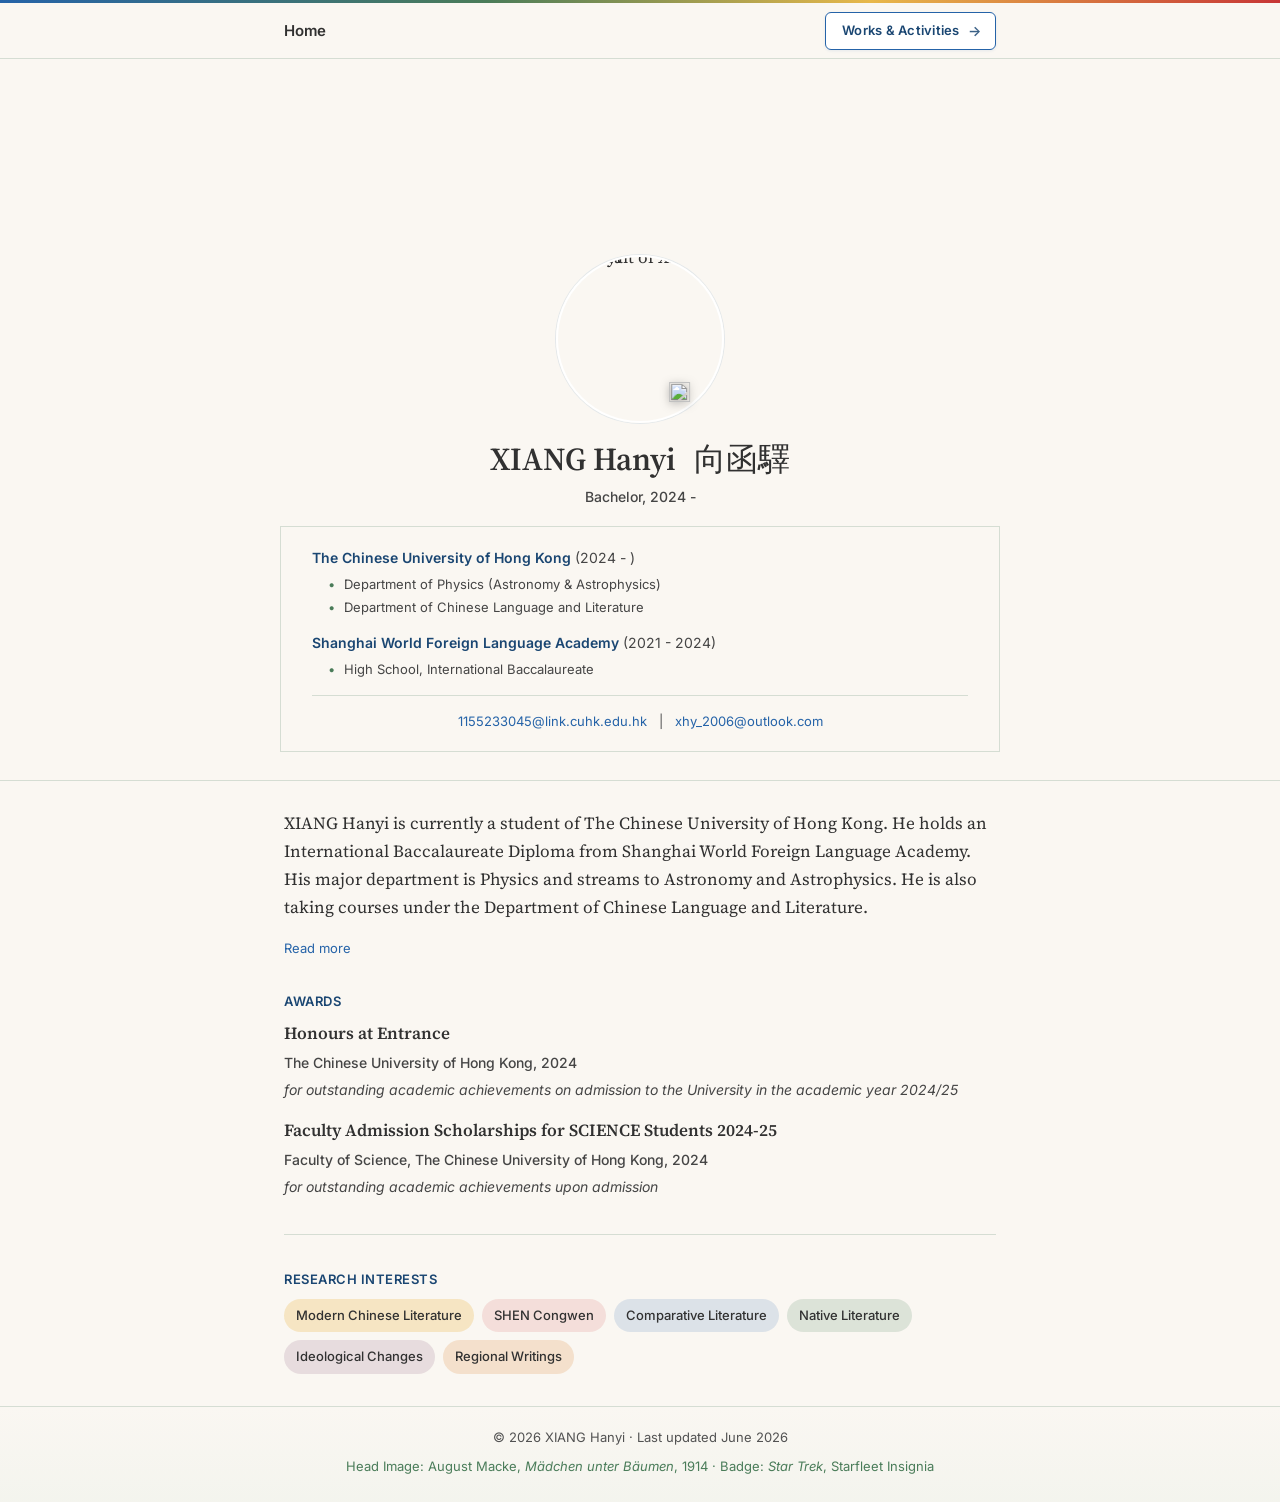
==== index.html @ 10d7e8de "Add files via upload" ====
<!DOCTYPE html>
<html lang="en">
<head>
  <meta charset="UTF-8">
  <meta name="viewport" content="width=device-width, initial-scale=1.0">
  <title>XIANG Hanyi — About</title>
  <meta name="description" content="About XIANG Hanyi — literary scholar and writer.">
  <link rel="preconnect" href="https://fonts.googleapis.com">
  <link rel="preconnect" href="https://fonts.gstatic.com" crossorigin>
  <link href="https://fonts.googleapis.com/css2?family=Inter:wght@400;500;600&family=Source+Serif+4:ital,opsz,wght@0,8..60,400;0,8..60,600;1,8..60,400&display=swap" rel="stylesheet">
  <link rel="stylesheet" href="styles.css">
  <script>
    document.documentElement.classList.add('has-entry-animation');
    if ('scrollRestoration' in history) history.scrollRestoration = 'manual';
    if (!location.hash) scrollTo(0, 0);
  </script>
</head>
<body class="page-home">
  <div class="page-loader" aria-hidden="true"></div>

  <a class="skip-link" href="#main">Skip to main content</a>

  <header class="site-header">
    <div class="container header-inner">
      <a class="site-name entry-animate entry-from-bottom entry-on-load" href="index.html" aria-current="page">Home</a>
      <nav class="site-nav" aria-label="Primary">
        <a href="works.html" class="site-nav-cta entry-animate entry-on-load entry-cta-reveal" data-entry-delay="520">Works &amp; Activities</a>
      </nav>
    </div>
  </header>

  <main id="main">
    <section class="profile-header-banner entry-banner" aria-labelledby="profile-name">
      <div class="profile-banner-stripe">
        <div class="profile-photo entry-animate entry-from-bottom entry-on-load">
          <img src="images/head.jpg" alt="Portrait of XIANG Hanyi" width="168" height="168">
          <img src="images/badge.png" alt="" class="profile-photo-badge" width="420" height="291" aria-hidden="true">
        </div>
      </div>
      <div class="container profile-header">
        <div class="profile-identity">
          <h1 id="profile-name" class="entry-animate entry-from-bottom entry-on-load">XIANG Hanyi <span class="profile-name-zh" lang="zh-Hant">向函驛</span></h1>
          <p class="profile-tagline entry-animate entry-from-bottom entry-on-load">Bachelor, 2024 -</p>

          <div class="profile-info-card entry-animate entry-from-bottom entry-on-load">
            <div class="profile-info-group">
              <p class="profile-info-heading">
                <span><strong>The Chinese University of Hong Kong</strong> <span class="profile-info-years">(2024 - )</span></span>
              </p>
              <ul class="profile-info-list">
                <li>Department of Physics (Astronomy &amp; Astrophysics)</li>
                <li>Department of Chinese Language and Literature</li>
              </ul>
            </div>

            <div class="profile-info-group">
              <p class="profile-info-heading">
                <span><strong>Shanghai World Foreign Language Academy</strong> <span class="profile-info-years">(2021 - 2024)</span></span>
              </p>
              <ul class="profile-info-list">
                <li>High School, International Baccalaureate</li>
              </ul>
            </div>

            <div class="profile-info-contacts">
              <span class="profile-email">1155233045@link.cuhk.edu.hk</span>
              <span class="profile-info-divider" aria-hidden="true">|</span>
              <span class="profile-email">xhy_2006@outlook.com</span>
            </div>
          </div>
        </div>
      </div>
    </section>

    <div class="container">

      <!-- Bio -->
      <section id="about" class="section bio-section" aria-labelledby="about-heading">
        <div class="bio-text entry-animate entry-from-bottom entry-on-scroll">
          <p class="bio-short">
            XIANG Hanyi is currently a student of The Chinese University of Hong Kong. He holds an International
            Baccalaureate Diploma from Shanghai World Foreign Language Academy. His major department is Physics
            and streams to Astronomy and Astrophysics. He is also taking courses under the Department of Chinese
            Language and Literature.
          </p>
          <div class="bio-full" hidden>
            <p>
              In Astronomy, he is especially interested in the field of cosmic observation. Beyond that, he is
              interested in different styles of expressions within words and texts which drive his mind to the realm
              of Literature. For him, Astronomy and Literature are intertwined with each other through several
              symbolic figures of romanticism, and somehow, the power of imagination depicts them together.
            </p>
            <p>
              In his spare time, music is another companion. He enjoys the freedom provided by the various
              compositions of harmonies and tries to taste music lyrics as a form of Literature. By treating
              lyrics as a distinct literary genre—both related to and in contrast with poetry—he acquires a
              broader and more vivid perspective in his literary studies.
            </p>
          </div>
          <button class="text-button" id="bio-toggle" aria-expanded="false">Read more</button>
        </div>

        <div class="about-subsection awards-subsection entry-animate entry-from-bottom entry-on-scroll" aria-labelledby="awards-heading">
          <h2 id="awards-heading" class="section-label">Awards</h2>
          <ul class="awards-list">
            <li class="award-item">
              <p class="award-title">Honours at Entrance</p>
              <p class="work-meta">The Chinese University of Hong Kong, 2024</p>
              <p class="award-subtitle">for outstanding academic achievements on admission to the University in the academic year 2024/25</p>
            </li>
            <li class="award-item">
              <p class="award-title">Faculty Admission Scholarships for SCIENCE Students 2024-25</p>
              <p class="work-meta">Faculty of Science, The Chinese University of Hong Kong, 2024</p>
              <p class="award-subtitle">for outstanding academic achievements upon admission</p>
            </li>
          </ul>
        </div>
      </section>

      <!-- Research Interests -->
      <section class="section interests-section entry-animate entry-from-bottom entry-on-scroll" aria-labelledby="research-interests-heading">
        <h2 id="research-interests-heading" class="section-label">Research Interests</h2>
        <ul class="interest-tags">
          <li><span class="interest-tag tag-tone-3">Modern Chinese Literature</span></li>
          <li><span class="interest-tag tag-tone-4">SHEN Congwen</span></li>
          <li><span class="interest-tag tag-tone-1">Comparative Literature</span></li>
          <li><span class="interest-tag tag-tone-2">Native Literature</span></li>
          <li><span class="interest-tag tag-tone-6">Ideological Changes</span></li>
          <li><span class="interest-tag tag-tone-5">Regional Writings</span></li>
        </ul>
      </section>

    </div>
  </main>

  <footer class="site-footer entry-animate entry-fade entry-on-scroll entry-scroll-soft">
    <div class="container">
      <p>&copy; 2026 XIANG Hanyi · Last updated June 2026</p>
      <p class="footer-credit">Head Image: August Macke, <em>Mädchen unter Bäumen</em>, 1914 · Badge: <em>Star Trek</em>, Starfleet Insignia</p>
    </div>
  </footer>

  <script src="script.js"></script>
</body>
</html>
---- styles.css ----
/* ── Design tokens (Academia.edu-inspired) ── */
:root {
  --color-bg: #ffffff;
  --color-bg-subtle: #f9fafb;
  --color-text: #313131;
  --color-text-muted: #525252;
  --color-text-subtitle: #454545;
  --color-border: #e5e7eb;
  --color-link: #2f7f93;
  --color-link-hover: #256b7a;
  --color-tag-bg: #f3f4f6;
  --color-tag-hover: #e5e7eb;
  --color-quote-border: #2f7f93;

  --font-serif: "Source Serif 4", Georgia, "Times New Roman", serif;
  --font-sans: "Inter", system-ui, -apple-system, sans-serif;

  --max-width: 760px;
  --header-height: 56px;

  --entry-ease: cubic-bezier(0.77, 0, 0.175, 1);
  --entry-duration: 1.2s;
  --entry-duration-fast: 0.6s;
  --entry-duration-scroll: 0.85s;
  --entry-ease-scroll: cubic-bezier(0.25, 0.1, 0.25, 1);
}

/* ── Reset & base ── */
*, *::before, *::after {
  box-sizing: border-box;
}

html {
  scroll-behavior: smooth;
  scroll-padding-top: calc(var(--header-height) + 16px);
  background-color: var(--color-bg);
}

html:has(body.page-home) {
  background-color: #faf7f2;
}

body {
  margin: 0;
  font-family: var(--font-serif);
  font-size: 17px;
  line-height: 1.65;
  color: var(--color-text);
  background: var(--color-bg);
  -webkit-font-smoothing: antialiased;
}

body.is-loading {
  overflow: hidden;
}

/* ── Page entry (inspired by chi.cuhk.edu.hk) ── */
.page-loader {
  position: fixed;
  inset: 0;
  background: var(--color-bg);
  z-index: 1000;
  opacity: 1;
  visibility: visible;
  transition: opacity var(--entry-duration-fast) var(--entry-ease),
    visibility var(--entry-duration-fast) var(--entry-ease);
}

body.load-finish .page-loader {
  opacity: 0;
  visibility: hidden;
  pointer-events: none;
}

html.has-entry-animation .entry-animate {
  opacity: 0;
  transition:
    opacity var(--entry-duration) var(--entry-ease),
    transform var(--entry-duration) var(--entry-ease);
}

html.has-entry-animation .entry-on-scroll.entry-animate {
  transition-duration: var(--entry-duration-scroll);
  transition-timing-function: var(--entry-ease-scroll);
}

html.has-entry-animation .entry-scroll-soft.entry-animate {
  transition-duration: 1s;
  transition-timing-function: cubic-bezier(0.33, 1, 0.68, 1);
}

html.has-entry-animation .entry-from-bottom {
  transform: translateY(50px);
}

html.has-entry-animation .entry-from-left {
  transform: translateX(-50px);
}

html.has-entry-animation .entry-from-right {
  transform: translateX(50px);
}

html.has-entry-animation .entry-fade {
  transform: none;
}

html.has-entry-animation .entry-cta-reveal {
  transform: translateX(22px) scale(0.94);
  transition:
    opacity 0.72s cubic-bezier(0.22, 1, 0.36, 1),
    transform 0.72s cubic-bezier(0.22, 1, 0.36, 1);
}

html.has-entry-animation .entry-animate.is-animated {
  opacity: 1;
  transform: translate(0);
}

html.has-entry-animation .entry-cta-reveal.is-animated {
  transform: translateX(0) scale(1);
}

@media (prefers-reduced-motion: reduce) {
  .page-loader {
    display: none;
  }

  html.has-entry-animation .entry-animate {
    opacity: 1;
    transform: none;
    transition: none;
  }

  html.has-entry-animation .entry-cta-reveal.is-animated {
    transform: none;
  }

  .profile-header-banner.entry-banner .profile-banner-stripe {
    background-size: cover;
    transition: none;
  }

  html.has-entry-animation .profile-banner-stripe .profile-photo.entry-from-bottom {
    transform: translate(-50%, 50%);
  }
}

img {
  display: block;
  max-width: 100%;
  height: auto;
}

a {
  color: var(--color-link);
  text-decoration: none;
}

a:hover {
  color: var(--color-link-hover);
  text-decoration: underline;
}

h1, h2, h3 {
  font-weight: 600;
  line-height: 1.25;
}

ul {
  list-style: none;
  margin: 0;
  padding: 0;
}

address {
  font-style: normal;
}

/* ── Utilities ── */
.container {
  max-width: var(--max-width);
  margin: 0 auto;
  padding: 0 24px;
}

.skip-link {
  position: absolute;
  top: -100%;
  left: 16px;
  padding: 8px 16px;
  background: var(--color-link);
  color: #fff;
  border-radius: 4px;
  z-index: 200;
}

.skip-link:focus {
  top: 16px;
}

/* ── Header ── */
.site-header {
  position: sticky;
  top: 0;
  z-index: 100;
  background: var(--color-bg);
  border-bottom: 1px solid var(--color-border);
  height: var(--header-height);
}

.header-inner {
  display: flex;
  align-items: center;
  justify-content: space-between;
  height: var(--header-height);
}

.site-name {
  font-family: var(--font-sans);
  font-size: 15px;
  font-weight: 600;
  color: var(--color-text);
  text-decoration: none;
}

.site-name:hover {
  color: var(--color-link);
  text-decoration: none;
}

.site-name[aria-current="page"] {
  color: var(--color-text);
}

.site-nav {
  display: flex;
  gap: 24px;
}

.site-nav a {
  font-family: var(--font-sans);
  font-size: 14px;
  color: var(--color-text-muted);
  text-decoration: none;
}

.site-nav a:hover {
  color: var(--color-text);
  text-decoration: none;
}

.site-nav a[aria-current="page"] {
  color: var(--color-text);
  font-weight: 500;
}

.page-home .site-nav-cta {
  display: inline-flex;
  align-items: center;
  gap: 8px;
  padding: 7px 14px 7px 16px;
  font-size: 13px;
  font-weight: 600;
  letter-spacing: 0.02em;
  color: var(--macke-blue-deep);
  background: #fff;
  border: 1.5px solid var(--macke-blue);
  border-radius: 6px;
  box-shadow: 0 1px 3px rgba(37, 99, 168, 0.1);
  transition:
    color 0.2s ease,
    background 0.2s ease,
    border-color 0.2s ease,
    transform 0.2s ease,
    box-shadow 0.2s ease;
}

.page-home .site-nav-cta::after {
  content: "→";
  font-size: 14px;
  line-height: 1;
  opacity: 0.85;
  transition: transform 0.2s ease, opacity 0.2s ease;
}

.page-home .site-nav-cta:hover {
  color: #fff;
  background: var(--macke-blue);
  border-color: var(--macke-blue);
  text-decoration: none;
  transform: translateY(-1px);
  box-shadow: 0 3px 10px rgba(37, 99, 168, 0.22);
}

.page-home .site-nav-cta:hover::after {
  opacity: 1;
  transform: translateX(3px);
}

.page-home .site-nav-cta:focus-visible {
  outline: 2px solid var(--macke-yellow);
  outline-offset: 3px;
}

@media (prefers-reduced-motion: reduce) {
  .page-home .site-nav-cta,
  .page-home .site-nav-cta::after {
    transition: none;
  }

  .page-home .site-nav-cta:hover {
    transform: none;
  }

  .page-home .site-nav-cta:hover::after {
    transform: none;
  }
}

.nav-toggle {
  display: none;
  flex-direction: column;
  justify-content: center;
  gap: 5px;
  width: 36px;
  height: 36px;
  padding: 6px;
  border: none;
  background: transparent;
  cursor: pointer;
}

.nav-toggle span {
  display: block;
  height: 2px;
  background: var(--color-text);
  border-radius: 1px;
}

.mobile-nav {
  display: none;
  flex-direction: column;
  padding: 12px 24px 16px;
  border-bottom: 1px solid var(--color-border);
  background: var(--color-bg);
}

.mobile-nav a {
  font-family: var(--font-sans);
  font-size: 15px;
  padding: 10px 0;
  color: var(--color-text);
  text-decoration: none;
  border-bottom: 1px solid var(--color-border);
}

.mobile-nav a:last-child {
  border-bottom: none;
}

.mobile-nav.is-open {
  display: flex;
}

/* ── Profile header ── */
.profile-header-banner {
  position: relative;
  border-bottom: 1px solid var(--color-border);
  background: var(--color-bg);
  --profile-photo-size: 128px;
}

.profile-banner-stripe {
  position: relative;
  height: 200px;
  background-image: url("images/header bg.jpg");
  background-size: cover;
  background-position: 72% 28%;
}

.profile-banner-stripe .profile-photo {
  position: absolute;
  left: 50%;
  bottom: 0;
  z-index: 2;
  transform: translate(-50%, 50%);
  margin: 0;
}

html.has-entry-animation .profile-banner-stripe .profile-photo.entry-from-bottom {
  transform: translate(-50%, calc(50% + 50px));
}

html.has-entry-animation .profile-banner-stripe .profile-photo.entry-from-bottom.is-animated {
  transform: translate(-50%, 50%);
}

.profile-header {
  position: relative;
  z-index: 1;
  display: flex;
  flex-direction: column;
  align-items: center;
  text-align: center;
  padding: calc(var(--profile-photo-size) / 2 + 12px) 0 28px;
}

.profile-banner-stripe::before {
  content: none;
}

.profile-header-banner.entry-banner .profile-banner-stripe {
  background-size: cover;
}

.profile-photo {
  position: relative;
  flex-shrink: 0;
  line-height: 0;
}

.profile-photo img:not(.profile-photo-badge) {
  width: var(--profile-photo-size);
  height: var(--profile-photo-size);
  object-fit: cover;
  object-position: 32% 18%;
  border-radius: 50%;
  border: 2px solid rgba(255, 255, 255, 0.95);
  box-shadow: 0 0 0 1px rgba(0, 0, 0, 0.08);
}

.profile-photo-badge {
  position: absolute;
  right: 6%;
  bottom: 8%;
  width: 35%;
  height: auto;
  object-fit: contain;
  border: none;
  border-radius: 0;
  box-shadow: none;
  filter: drop-shadow(0 2px 5px rgba(0, 0, 0, 0.3));
  transform: translate(24%, 32%);
  pointer-events: none;
}

.profile-identity {
  width: 100%;
  max-width: 720px;
}

.profile-identity h1 {
  font-size: 32px;
  margin: 0 0 6px;
}

.profile-name-zh {
  margin-left: 0.35em;
  font-weight: 500;
}

.profile-tagline {
  font-family: var(--font-sans);
  font-size: 14px;
  color: var(--color-text-subtitle);
  font-weight: 500;
  margin: 0 0 18px;
}

.profile-info-card {
  --profile-frame-inset: 14px;
  --profile-frame-line: var(--color-border);
  position: relative;
  text-align: left;
  padding: 22px 32px 20px;
  background:
    linear-gradient(var(--profile-frame-line), var(--profile-frame-line))
      var(--profile-frame-inset) 0 / calc(100% - (var(--profile-frame-inset) * 2)) 1px no-repeat,
    linear-gradient(var(--profile-frame-line), var(--profile-frame-line))
      var(--profile-frame-inset) 100% / calc(100% - (var(--profile-frame-inset) * 2)) 1px no-repeat;
}

.profile-info-card::before,
.profile-info-card::after {
  content: "";
  position: absolute;
  top: 0;
  bottom: 0;
  width: var(--profile-frame-inset);
  pointer-events: none;
  border-color: var(--profile-frame-line);
  border-style: solid;
  border-width: 0;
}

.profile-info-card::before {
  left: 0;
  border-left-width: 1px;
  border-top-width: 1px;
  border-bottom-width: 1px;
}

.profile-info-card::after {
  right: 0;
  border-right-width: 1px;
  border-top-width: 1px;
  border-bottom-width: 1px;
}

.profile-info-group + .profile-info-group {
  margin-top: 16px;
}

.profile-info-heading {
  display: flex;
  align-items: flex-start;
  gap: 8px;
  margin: 0 0 6px;
  font-family: var(--font-sans);
  font-size: 14px;
  font-weight: 500;
  line-height: 1.45;
  color: var(--color-text);
}

.profile-info-years {
  font-weight: 400;
  color: var(--color-text-subtitle);
}

.profile-info-list {
  margin: 0;
  padding: 0 0 0 1.85rem;
  list-style: none;
}

.profile-info-list li {
  position: relative;
  padding-left: 0.15rem;
  font-family: var(--font-sans);
  font-size: 13px;
  line-height: 1.55;
  color: var(--color-text-subtitle);
}

.profile-info-list li + li {
  margin-top: 2px;
}

.profile-info-list li::before {
  content: "•";
  position: absolute;
  left: -0.85rem;
  color: var(--color-link);
}

.profile-info-contacts {
  display: flex;
  flex-wrap: wrap;
  align-items: center;
  justify-content: center;
  gap: 8px 12px;
  margin-top: 16px;
  padding-top: 16px;
  border-top: 1px solid var(--color-border);
  font-family: var(--font-sans);
  font-size: 13px;
  line-height: 1.5;
  text-align: center;
}

.profile-info-icon {
  flex-shrink: 0;
  line-height: 1.35;
}

.profile-info-divider {
  color: var(--color-text-muted);
}

.profile-email {
  color: var(--color-link);
}

.profile-links {
  display: flex;
  flex-wrap: wrap;
  align-items: center;
  justify-content: center;
  gap: 8px 16px;
  margin-top: 16px;
  padding-bottom: 8px;
}

.profile-links .profile-email {
  font-family: var(--font-sans);
  font-size: 14px;
}

.profile-links-break {
  flex-basis: 100%;
  height: 0;
}

/* ── Buttons ── */
.button {
  display: inline-block;
  font-family: var(--font-sans);
  font-size: 14px;
  font-weight: 500;
  padding: 8px 16px;
  background: var(--color-link);
  color: #fff !important;
  border-radius: 4px;
  text-decoration: none !important;
}

.button:hover {
  background: var(--color-link-hover);
}

.button-small {
  padding: 6px 12px;
  font-size: 13px;
}

.text-button {
  font-family: var(--font-sans);
  font-size: 13px;
  color: var(--color-link);
  background: none;
  border: none;
  padding: 0;
  cursor: pointer;
}

.text-button:hover {
  text-decoration: underline;
}

/* ── Sections ── */
.works-page {
  padding-top: 32px;
}

.works-layout {
  display: grid;
  grid-template-columns: minmax(140px, 172px) minmax(0, var(--max-width));
  gap: 88px;
  max-width: calc(var(--max-width) + 172px + 88px);
  margin: 0 auto;
  padding: 0 32px;
  align-items: start;
}

.works-sidebar {
  position: sticky;
  top: calc(var(--header-height) + 24px);
  z-index: 20;
  min-width: 0;
  padding-right: 32px;
}

.works-back-link {
  display: inline-flex;
  align-items: center;
  justify-content: center;
  width: 32px;
  height: 32px;
  margin: 0 0 18px 0;
  flex-shrink: 0;
  color: var(--color-text-muted);
  text-decoration: none;
  border-radius: 50%;
  background-color: transparent;
  transition:
    color 0.25s var(--entry-ease),
    transform 0.32s cubic-bezier(0.34, 1.35, 0.64, 1),
    background-color 0.25s ease,
    box-shadow 0.32s var(--entry-ease);
}

.works-back-link:hover {
  color: var(--color-link);
  text-decoration: none;
  transform: translateX(-5px) scale(1.18);
  background-color: var(--color-tag-bg);
  box-shadow: 0 3px 10px rgba(47, 127, 147, 0.16);
}

.works-back-link:active {
  transform: translateX(-5px) scale(1.1);
  transition-duration: 0.12s;
}

.works-back-link:focus-visible {
  outline: 2px solid var(--color-link);
  outline-offset: 2px;
}

.works-back-link:hover .works-back-arrow {
  transform: rotate(45deg) scale(1.08);
}

.works-back-arrow {
  display: block;
  width: 9px;
  height: 9px;
  border-left: 2px solid currentColor;
  border-bottom: 2px solid currentColor;
  transform: rotate(45deg);
  margin-left: 3px;
  transition: transform 0.32s cubic-bezier(0.34, 1.35, 0.64, 1);
}

@media (prefers-reduced-motion: reduce) {
  .works-back-link,
  .works-back-link:hover,
  .works-back-link:active,
  .works-back-arrow,
  .works-back-link:hover .works-back-arrow {
    transform: none;
    transition: color 0.2s, background-color 0.2s;
  }

  .works-back-link:hover {
    background-color: var(--color-tag-bg);
  }
}

.works-sidebar-list {
  list-style: none;
  margin: 0;
  padding: 0;
  display: flex;
  flex-direction: column;
  gap: 2px;
  border-right: 1px solid var(--color-border);
}

.works-sidebar-item {
  margin: 0;
}

.works-sidebar-list a {
  font-family: var(--font-sans);
  font-size: 13px;
  font-weight: 500;
  line-height: 1.4;
  color: var(--color-text-muted);
  text-decoration: none;
  text-align: left;
  display: block;
  padding: 10px 20px 10px 0;
  border-right: 2px solid transparent;
  margin-right: -1px;
  transition:
    color 0.22s ease,
    border-color 0.22s ease;
}

.works-sidebar-list a:hover {
  color: var(--color-link);
  text-decoration: none;
}

.works-sidebar-list a:focus-visible {
  outline: 2px solid var(--color-link);
  outline-offset: 2px;
}

.works-sidebar-list a.is-active {
  color: var(--color-text);
  font-weight: 600;
  padding-right: 24px;
  border-right-color: var(--color-link);
}

.works-sidebar-list a.is-active:hover {
  color: var(--color-link);
}

.works-content {
  min-width: 0;
  padding-left: 8px;
}

.works-content > .container {
  padding-left: 0;
  padding-right: 0;
}

.works-content > .container > .section:first-of-type {
  padding-top: 0;
}

.works-content .section {
  padding: 40px 0;
}

.section {
  padding: 36px 0;
  border-bottom: 1px solid var(--color-border);
}

.section:last-of-type {
  border-bottom: none;
}

.section-label {
  font-family: var(--font-sans);
  font-size: 13px;
  font-weight: 600;
  text-transform: uppercase;
  letter-spacing: 0.04em;
  color: var(--color-text-muted);
  margin: 0 0 12px;
}

.section-title {
  font-size: 22px;
  margin: 0 0 20px;
}

.works-subgroup {
  margin-bottom: 12px;
}

.works-subgroup + .works-subgroup {
  margin-top: 36px;
}

.works-subgroup-title {
  font-family: var(--font-sans);
  font-size: 16px;
  font-weight: 600;
  color: var(--color-text);
  margin: 0 0 12px;
  padding-bottom: 8px;
  border-bottom: 1px solid var(--color-border);
}

.works-subgroup .work-card:first-of-type {
  padding-top: 0;
}

/* ── Bio ── */
.bio-section {
  padding-top: 28px;
}

.bio-text p {
  margin: 0 0 12px;
}

.bio-full {
  margin-top: 12px;
}

.about-subsection {
  margin-top: 32px;
}

.awards-list {
  list-style: none;
  margin: 0;
  padding: 0;
  display: flex;
  flex-direction: column;
  gap: 18px;
}

.award-item {
  margin: 0;
  padding: 0;
}

.award-title {
  font-family: var(--font-serif);
  font-size: 17px;
  font-weight: 600;
  color: var(--color-text);
  margin: 0 0 6px;
  line-height: 1.45;
}

.award-item .work-meta {
  margin: 0 0 6px;
}

.award-subtitle {
  font-family: var(--font-sans);
  font-size: 14px;
  font-style: italic;
  color: var(--color-text-subtitle);
  margin: 0;
  line-height: 1.55;
}

/* ── Interest tags ── */
.interest-tags {
  display: flex;
  flex-wrap: wrap;
  gap: 8px;
  margin-bottom: 8px;
}

.interest-tags .interest-tag {
  display: inline-block;
  font-family: var(--font-sans);
  font-size: 13px;
  font-weight: 500;
  padding: 6px 12px;
  background: var(--color-tag-bg);
  color: var(--color-text);
  border-radius: 20px;
}

/* ── Work cards ── */
.work-card {
  padding: 20px 0;
  border-bottom: 1px solid var(--color-border);
}

.work-card:last-child {
  border-bottom: none;
  padding-bottom: 0;
}

.work-card:first-of-type {
  padding-top: 0;
}

.work-title {
  font-size: 18px;
  margin: 0 0 4px;
}

.work-title a {
  color: var(--color-text);
  text-decoration: none;
}

.work-title a:hover {
  color: var(--color-link);
  text-decoration: underline;
}

.work-type {
  display: inline-block;
  font-family: var(--font-sans);
  font-size: 11px;
  font-weight: 500;
  text-transform: uppercase;
  letter-spacing: 0.04em;
  color: var(--color-text-muted);
  background: var(--color-tag-bg);
  padding: 2px 8px;
  border-radius: 3px;
  margin-left: 8px;
  vertical-align: middle;
}

.work-meta {
  font-family: var(--font-sans);
  font-size: 14px;
  font-weight: 500;
  color: var(--color-text-subtitle);
  margin: 0 0 10px;
  line-height: 1.5;
}

.work-excerpt {
  font-size: 16px;
  color: var(--color-text);
  margin: 0 0 12px;
}

.work-quote {
  margin: 0 0 12px;
  padding: 12px 16px;
  background: var(--color-bg-subtle);
  border-left: 3px solid var(--color-quote-border);
  font-size: 15px;
  font-style: italic;
  color: var(--color-text-muted);
}

.work-actions {
  display: flex;
  gap: 16px;
}

.action-link {
  font-family: var(--font-sans);
  font-size: 13px;
  font-weight: 500;
}

button.action-link {
  padding: 0;
  border: none;
  background: none;
  color: var(--color-link);
  cursor: pointer;
  text-decoration: none;
}

button.action-link:hover {
  color: var(--color-link-hover);
  text-decoration: underline;
}

.action-link-disabled {
  color: var(--color-link);
  cursor: default;
}

.work-card-compact {
  padding: 14px 0;
}

.work-card-compact .work-title {
  font-size: 16px;
}

#conferences .work-card {
  border-bottom: none;
  padding: 0;
}

#conferences .work-card + .work-card {
  margin-top: 18px;
}

.work-card-with-preview {
  display: flex;
  gap: 24px;
  align-items: flex-start;
}

.work-card-content {
  flex: 1;
  min-width: 0;
}

.work-preview {
  flex: 0 0 148px;
  width: 148px;
  margin: 0;
}

.work-preview-frame {
  position: relative;
  width: 148px;
  height: 200px;
  overflow: hidden;
  border: 1px solid var(--color-border);
  border-radius: 4px;
  box-shadow: 0 1px 4px rgba(0, 0, 0, 0.08);
  background: #fff;
}

.work-preview-frame img {
  width: 100%;
  height: 100%;
  object-fit: cover;
  object-position: top;
  display: block;
}

/* ── CV & Contact ── */
.cv-note {
  color: var(--color-text-muted);
  margin: 0 0 16px;
}

.contact-details p {
  margin: 0 0 16px;
  font-family: var(--font-sans);
  font-size: 15px;
  line-height: 1.6;
}

.contact-details strong {
  display: block;
  font-size: 13px;
  text-transform: uppercase;
  letter-spacing: 0.03em;
  color: var(--color-text-muted);
  margin-bottom: 4px;
}

/* ── Footer ── */
.site-footer {
  padding: 32px 0 48px;
  border-top: 1px solid var(--color-border);
  margin-top: 16px;
}

.site-footer p {
  font-family: var(--font-sans);
  font-size: 13px;
  color: var(--color-text-muted);
  margin: 0;
  text-align: center;
}

.footer-credit {
  margin-top: 8px !important;
}

/* ── Responsive ── */
@media (max-width: 1023px) {
  .works-layout {
    grid-template-columns: 1fr;
    gap: 0;
    padding: 0;
  }

  .works-page {
    padding-top: 0;
  }

  .works-sidebar {
    position: sticky;
    top: var(--header-height);
    z-index: 50;
    display: flex;
    align-items: center;
    gap: 14px;
    padding: 12px 20px;
    background: var(--color-bg);
    border-bottom: 1px solid var(--color-border);
  }

  .works-back-link {
    margin: 0;
  }

  .works-sidebar-list {
    flex: 1;
    flex-direction: row;
    flex-wrap: nowrap;
    gap: 0 24px;
    overflow-x: auto;
    border-right: none;
    -webkit-overflow-scrolling: touch;
    scrollbar-width: none;
  }

  .works-sidebar-list::-webkit-scrollbar {
    display: none;
  }

  .works-sidebar-item {
    flex: 0 0 auto;
  }

  .works-sidebar-list a {
    padding: 8px 0;
    margin-right: 0;
    border-right: none;
    border-bottom: 2px solid transparent;
    white-space: nowrap;
  }

  .works-sidebar-list a.is-active {
    padding-right: 0;
    border-right-color: transparent;
    border-bottom-color: var(--color-link);
  }

  .works-content {
    padding-left: 0;
  }

  .works-content > .container {
    padding-left: 24px;
    padding-right: 24px;
  }
}

@media (max-width: 640px) {
  .site-nav a {
    font-size: 13px;
  }

  .page-home .site-nav-cta {
    padding: 6px 11px 6px 12px;
    font-size: 12px;
    gap: 6px;
    border-radius: 5px;
  }

  .page-home .site-nav-cta::after {
    font-size: 13px;
  }

  .profile-header {
    padding-top: calc(var(--profile-photo-size) / 2 + 12px);
    padding-bottom: 24px;
  }

  .profile-banner-stripe {
    height: 200px;
    background-position: 62% 22%;
  }

  .profile-identity h1 {
    font-size: 26px;
  }

  .profile-info-card {
    padding: 20px 26px 18px;
  }

  .profile-info-contacts {
    gap: 6px 10px;
  }

  .profile-links {
    justify-content: center;
  }

  .work-card-with-preview {
    flex-direction: column;
  }

  .work-preview {
    align-self: center;
  }

  body {
    font-size: 16px;
  }
}

@media (min-width: 641px) {
  .profile-header-banner {
    --profile-photo-size: 168px;
  }

  .profile-banner-stripe {
    height: 280px;
  }

  .profile-header {
    padding-top: calc(var(--profile-photo-size) / 2 + 16px);
  }
}

/* ── Home page: Macke palette (header bg painting) ── */
.page-home {
  --macke-blue: #2563a8;
  --macke-blue-deep: #1a4672;
  --macke-red: #c73636;
  --macke-yellow: #e8b84a;
  --macke-green: #4a7c59;
  --macke-green-light: #e8efe6;
  --macke-cream: #faf7f2;
  --macke-sage: #d5ddd3;

  --color-bg: var(--macke-cream);
  --color-bg-subtle: #f3f0ea;
  --color-border: var(--macke-sage);
  --color-link: var(--macke-blue);
  --color-link-hover: var(--macke-blue-deep);
  --color-tag-bg: var(--macke-green-light);
  --color-tag-hover: #dce8da;
  --color-quote-border: var(--macke-blue);

  min-height: 100dvh;
  display: flex;
  flex-direction: column;
}

body.page-home > main {
  flex: 1;
}

.page-home::before {
  content: "";
  display: block;
  height: 3px;
  background: linear-gradient(
    90deg,
    var(--macke-blue) 0%,
    var(--macke-green) 38%,
    var(--macke-yellow) 68%,
    var(--macke-red) 100%
  );
}

.page-home .site-header {
  background: rgba(250, 247, 242, 0.96);
  border-bottom-color: var(--macke-sage);
}

.page-home .profile-header-banner {
  border-bottom-color: var(--macke-sage);
}

.page-home .profile-photo img:not(.profile-photo-badge) {
  border-color: rgba(255, 255, 255, 0.98);
  box-shadow: 0 0 0 1px rgba(37, 99, 168, 0.1);
}

.page-home .profile-info-card {
  --profile-frame-line: var(--macke-sage);
}

.profile-info-heading strong {
  font-weight: 600;
  color: var(--color-text);
}

.page-home .profile-info-heading strong {
  color: var(--macke-blue-deep);
}

.page-home .profile-info-list li::before {
  color: var(--macke-green);
}

.page-home .profile-info-contacts {
  border-top-color: var(--macke-sage);
}

.page-home .profile-info-contacts .profile-email {
  color: var(--macke-blue);
}

.page-home .profile-links .profile-email {
  color: var(--macke-blue);
}

.page-home .section-label {
  color: var(--macke-blue-deep);
}

.page-home .section {
  border-bottom-color: var(--macke-sage);
}

.page-home .text-button {
  color: var(--macke-blue);
}

.page-home .text-button:hover {
  color: var(--macke-red);
}

.page-home .interest-tags .tag-tone-1 {
  background: rgba(37, 99, 168, 0.14);
}

.page-home .interest-tags .tag-tone-2 {
  background: rgba(74, 124, 89, 0.17);
}

.page-home .interest-tags .tag-tone-3 {
  background: rgba(232, 184, 74, 0.28);
}

.page-home .interest-tags .tag-tone-4 {
  background: rgba(199, 54, 54, 0.13);
}

.page-home .interest-tags .tag-tone-5 {
  background: rgba(235, 188, 142, 0.38);
}

.page-home .interest-tags .tag-tone-6 {
  background: rgba(128, 82, 118, 0.16);
}

.page-home .site-footer {
  flex-shrink: 0;
  margin-top: 0;
  border-top-color: var(--macke-sage);
  background: linear-gradient(to bottom, transparent, rgba(232, 239, 230, 0.35));
  padding: 20px 0 24px;
}

.page-home .interests-section {
  padding-bottom: 24px;
}

.page-home .footer-credit {
  color: var(--macke-green);
}

.page-home .page-loader {
  background: var(--macke-cream);
}

/* ── Works page: match home awards blue ── */
.page-works {
  --color-link: #2563a8;
  --color-link-hover: #1a4672;
  --color-quote-border: #2563a8;
}

.page-works .works-back-link:hover {
  box-shadow: 0 3px 10px rgba(37, 99, 168, 0.16);
}

.page-works .back-to-top {
  position: fixed;
  right: 24px;
  bottom: 24px;
  z-index: 50;
  display: inline-flex;
  align-items: center;
  justify-content: center;
  width: 40px;
  height: 40px;
  padding: 0;
  border: 1px solid var(--color-border);
  border-radius: 50%;
  background: var(--color-bg);
  color: var(--color-text-muted);
  cursor: pointer;
  box-shadow: 0 2px 10px rgba(0, 0, 0, 0.08);
  opacity: 0;
  visibility: hidden;
  transform: translateY(8px);
  transition:
    opacity 0.25s ease,
    visibility 0.25s ease,
    transform 0.25s ease,
    color 0.25s ease,
    background-color 0.25s ease,
    box-shadow 0.25s ease;
}

.page-works .back-to-top.is-visible {
  opacity: 1;
  visibility: visible;
  transform: translateY(0);
}

.page-works .back-to-top:hover {
  color: var(--color-link);
  background: var(--color-tag-bg);
  box-shadow: 0 3px 12px rgba(37, 99, 168, 0.16);
}

.page-works .back-to-top:focus-visible {
  outline: 2px solid var(--color-link);
  outline-offset: 2px;
}

.back-to-top-arrow {
  display: block;
  width: 9px;
  height: 9px;
  border-left: 2px solid currentColor;
  border-top: 2px solid currentColor;
  transform: rotate(45deg);
  margin-top: 3px;
}

@media (prefers-reduced-motion: reduce) {
  .page-works .back-to-top {
    transition: none;
  }
}

/* ── In-page PDF viewer ── */
body.pdf-viewer-open {
  overflow: hidden;
}

.pdf-viewer {
  position: fixed;
  inset: 0;
  z-index: 300;
  display: flex;
  align-items: center;
  justify-content: center;
  padding: 24px;
}

.pdf-viewer[hidden] {
  display: none;
}

.pdf-viewer__backdrop {
  position: absolute;
  inset: 0;
  background: rgba(20, 24, 28, 0.72);
  opacity: 0;
  transition: opacity 0.5s var(--entry-ease);
}

.pdf-viewer__dialog {
  position: relative;
  z-index: 1;
  display: flex;
  flex-direction: column;
  width: min(920px, 100%);
  max-height: calc(100dvh - 48px);
  background: var(--color-bg);
  border: 1px solid var(--color-border);
  border-radius: 8px;
  box-shadow: 0 18px 48px rgba(0, 0, 0, 0.24);
  overflow: hidden;
  opacity: 0;
  transform: translateY(36px) scale(0.985);
  transition:
    opacity 0.65s var(--entry-ease),
    transform 0.65s var(--entry-ease);
}

.pdf-viewer.is-open .pdf-viewer__backdrop {
  opacity: 1;
}

.pdf-viewer.is-open .pdf-viewer__dialog {
  opacity: 1;
  transform: translateY(0) scale(1);
}

.pdf-viewer__header {
  display: flex;
  align-items: flex-start;
  justify-content: space-between;
  gap: 16px;
  padding: 16px 20px;
  border-bottom: 1px solid var(--color-border);
  background: var(--color-bg-subtle);
}

.pdf-viewer__title {
  margin: 0;
  font-family: var(--font-sans);
  font-size: 15px;
  font-weight: 600;
  line-height: 1.45;
  color: var(--color-text);
}

.pdf-viewer__close {
  flex-shrink: 0;
  display: inline-flex;
  align-items: center;
  justify-content: center;
  width: 32px;
  height: 32px;
  padding: 0;
  border: none;
  border-radius: 4px;
  background: transparent;
  color: var(--color-text-muted);
  font-size: 24px;
  line-height: 1;
  cursor: pointer;
  transition:
    transform 0.28s cubic-bezier(0.34, 1.35, 0.64, 1),
    color 0.2s ease,
    background-color 0.2s ease;
}

.pdf-viewer__close:hover {
  color: var(--color-text);
  background: var(--color-tag-bg);
  transform: rotate(90deg);
}

.pdf-viewer__body {
  flex: 1;
  overflow: auto;
  padding: 16px;
  background: #eef1f4;
}

.pdf-viewer__status {
  margin: 0;
  font-family: var(--font-sans);
  font-size: 14px;
  color: var(--color-text-muted);
  text-align: center;
}

.pdf-viewer__pages {
  display: flex;
  flex-direction: column;
  align-items: center;
  gap: 16px;
  width: 100%;
}

.pdf-viewer__page {
  width: 100%;
  display: flex;
  justify-content: center;
}

.pdf-viewer__canvas {
  display: block;
  max-width: 100%;
  height: auto;
  background: #fff;
  box-shadow: 0 1px 6px rgba(0, 0, 0, 0.12);
}

@media (max-width: 640px) {
  .pdf-viewer {
    padding: 0;
  }

  .pdf-viewer__dialog {
    width: 100%;
    max-height: 100dvh;
    border-radius: 0;
  }
}

@media (prefers-reduced-motion: reduce) {
  .pdf-viewer__close {
    transition: none;
  }

  .pdf-viewer__close:hover {
    transform: none;
  }

  .pdf-viewer__backdrop,
  .pdf-viewer__dialog {
    transition: none;
  }

  .pdf-viewer.is-open .pdf-viewer__backdrop,
  .pdf-viewer.is-open .pdf-viewer__dialog {
    opacity: 1;
    transform: none;
  }
}
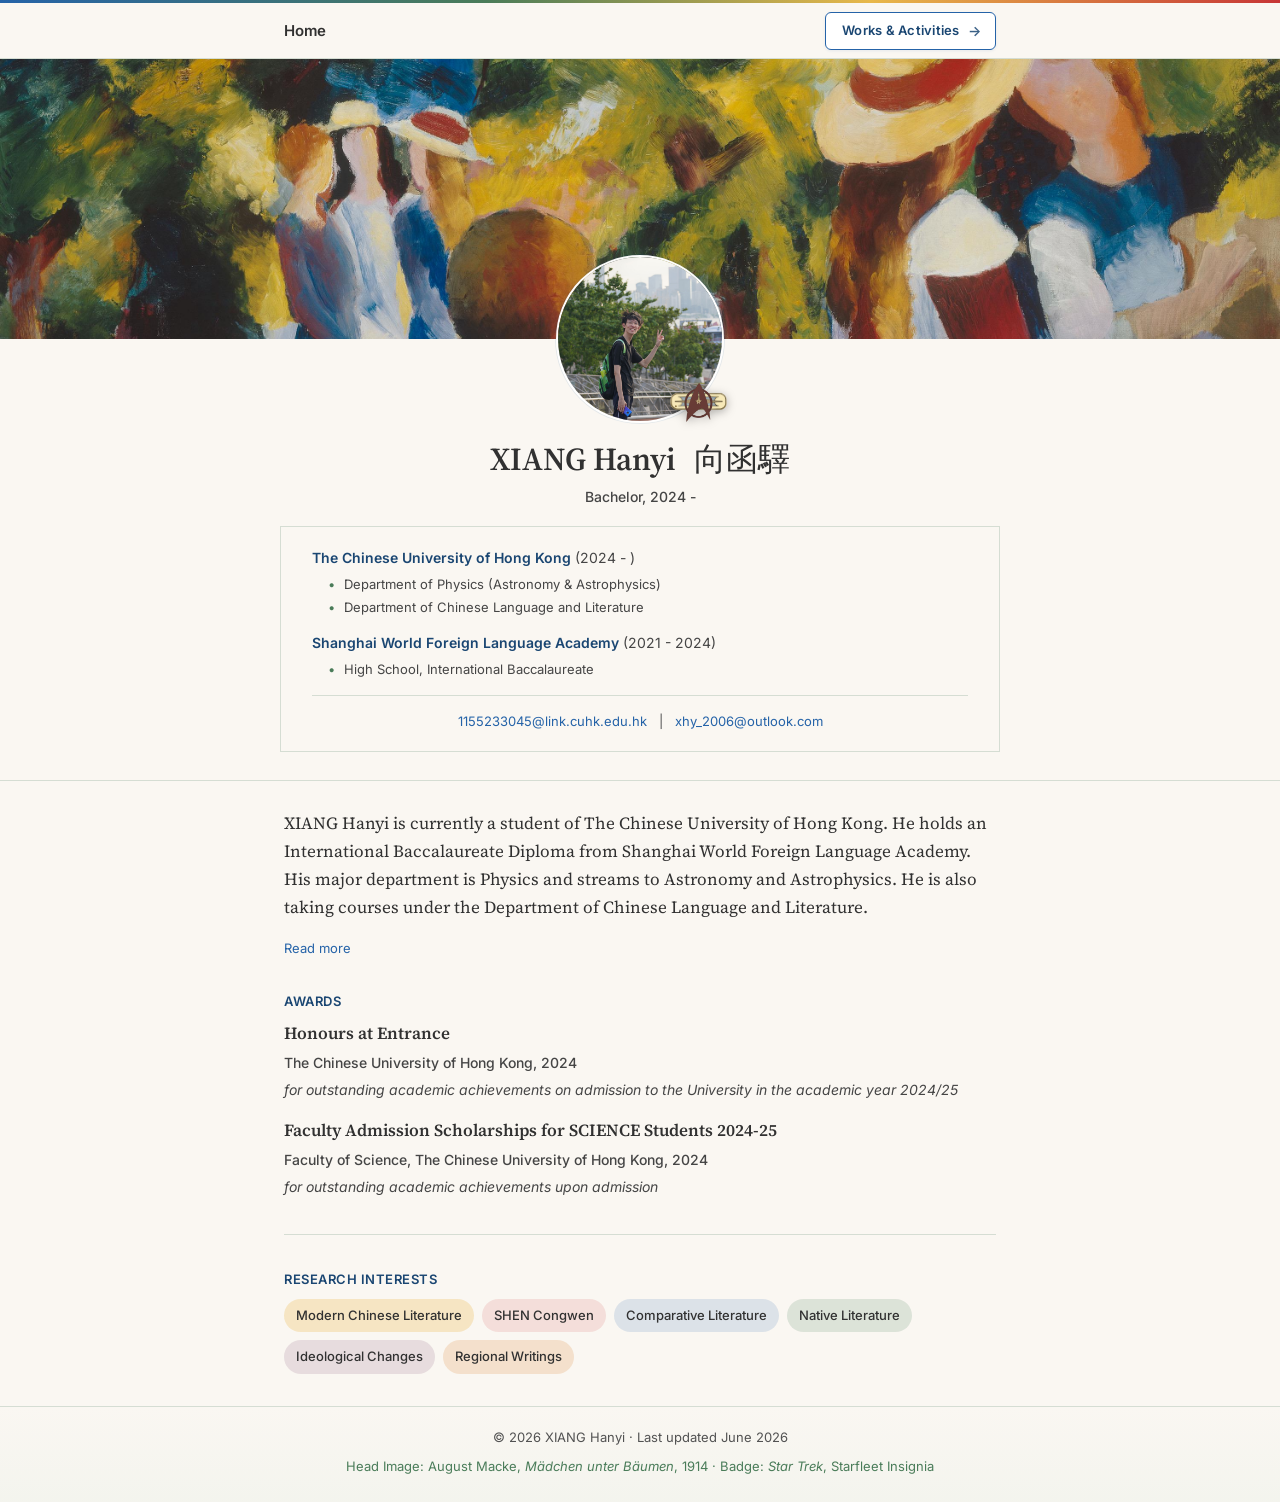
==== commit 3c643637: "Add files via upload" ====
--- a/index.html
+++ b/index.html
@@ -33,8 +33,8 @@
     <section class="profile-header-banner entry-banner" aria-labelledby="profile-name">
       <div class="profile-banner-stripe">
         <div class="profile-photo entry-animate entry-from-bottom entry-on-load">
-          <img src="images/head.jpg" alt="Portrait of XIANG Hanyi" width="168" height="168">
-          <img src="images/badge.png" alt="" class="profile-photo-badge" width="420" height="291" aria-hidden="true">
+          <img src="Images/head.jpg" alt="Portrait of XIANG Hanyi" width="168" height="168">
+          <img src="Images/badge.png" alt="" class="profile-photo-badge" width="420" height="291" aria-hidden="true">
         </div>
       </div>
       <div class="container profile-header">
--- a/styles.css
+++ b/styles.css
@@ -374,7 +374,7 @@
 .profile-banner-stripe {
   position: relative;
   height: 200px;
-  background-image: url("images/header bg.jpg");
+  background-image: url("Images/header bg.jpg");
   background-size: cover;
   background-position: 72% 28%;
 }
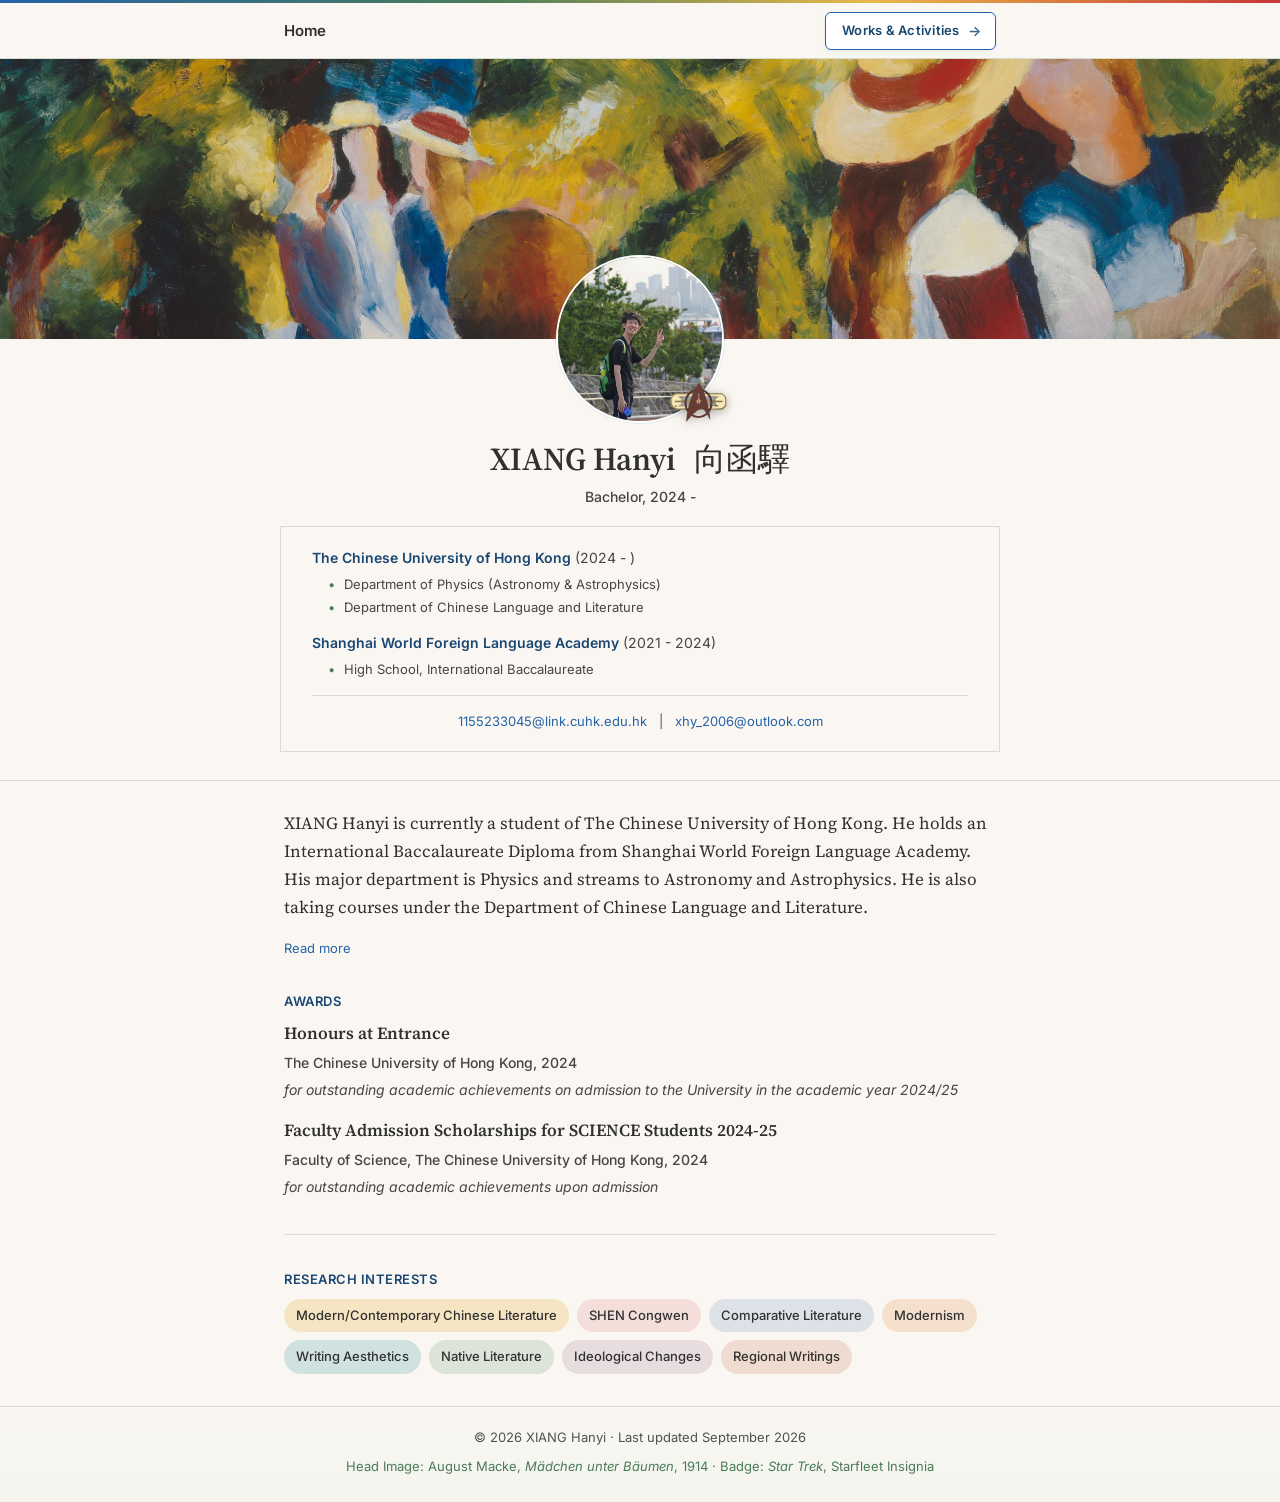
==== commit 7a48185a: "Add files via upload" ====
--- a/index.html
+++ b/index.html
@@ -3,6 +3,20 @@
 <head>
   <meta charset="UTF-8">
   <meta name="viewport" content="width=device-width, initial-scale=1.0">
+  <script>
+    window.SITE_BASE = (function () {
+      if (location.pathname === '/myweb' || location.pathname.startsWith('/myweb/')) {
+        return '/myweb/';
+      }
+      return '';
+    })();
+
+    if (window.SITE_BASE) {
+      var siteBase = document.createElement('base');
+      siteBase.href = window.SITE_BASE;
+      document.head.appendChild(siteBase);
+    }
+  </script>
   <title>XIANG Hanyi — About</title>
   <meta name="description" content="About XIANG Hanyi — literary scholar and writer.">
   <link rel="preconnect" href="https://fonts.googleapis.com">
@@ -121,12 +135,14 @@
       <section class="section interests-section entry-animate entry-from-bottom entry-on-scroll" aria-labelledby="research-interests-heading">
         <h2 id="research-interests-heading" class="section-label">Research Interests</h2>
         <ul class="interest-tags">
-          <li><span class="interest-tag tag-tone-3">Modern Chinese Literature</span></li>
+          <li><span class="interest-tag tag-tone-3">Modern/Contemporary Chinese Literature</span></li>
           <li><span class="interest-tag tag-tone-4">SHEN Congwen</span></li>
           <li><span class="interest-tag tag-tone-1">Comparative Literature</span></li>
+          <li><span class="interest-tag tag-tone-5">Modernism</span></li>
+          <li><span class="interest-tag tag-tone-7">Writing Aesthetics</span></li>
           <li><span class="interest-tag tag-tone-2">Native Literature</span></li>
           <li><span class="interest-tag tag-tone-6">Ideological Changes</span></li>
-          <li><span class="interest-tag tag-tone-5">Regional Writings</span></li>
+          <li><span class="interest-tag tag-tone-8">Regional Writings</span></li>
         </ul>
       </section>
 
@@ -135,7 +151,7 @@
 
   <footer class="site-footer entry-animate entry-fade entry-on-scroll entry-scroll-soft">
     <div class="container">
-      <p>&copy; 2026 XIANG Hanyi · Last updated June 2026</p>
+      <p>&copy; 2026 XIANG Hanyi · Last updated September 2026</p>
       <p class="footer-credit">Head Image: August Macke, <em>Mädchen unter Bäumen</em>, 1914 · Badge: <em>Star Trek</em>, Starfleet Insignia</p>
     </div>
   </footer>
--- a/styles.css
+++ b/styles.css
@@ -977,6 +977,10 @@
   margin: 0 0 12px;
 }
 
+.work-excerpt:has(+ .work-meta) {
+  margin-bottom: 4px;
+}
+
 .work-quote {
   margin: 0 0 12px;
   padding: 12px 16px;
@@ -1374,6 +1378,14 @@
 
 .page-home .interest-tags .tag-tone-6 {
   background: rgba(128, 82, 118, 0.16);
+}
+
+.page-home .interest-tags .tag-tone-7 {
+  background: rgba(42, 138, 148, 0.2);
+}
+
+.page-home .interest-tags .tag-tone-8 {
+  background: rgba(196, 92, 52, 0.18);
 }
 
 .page-home .site-footer {
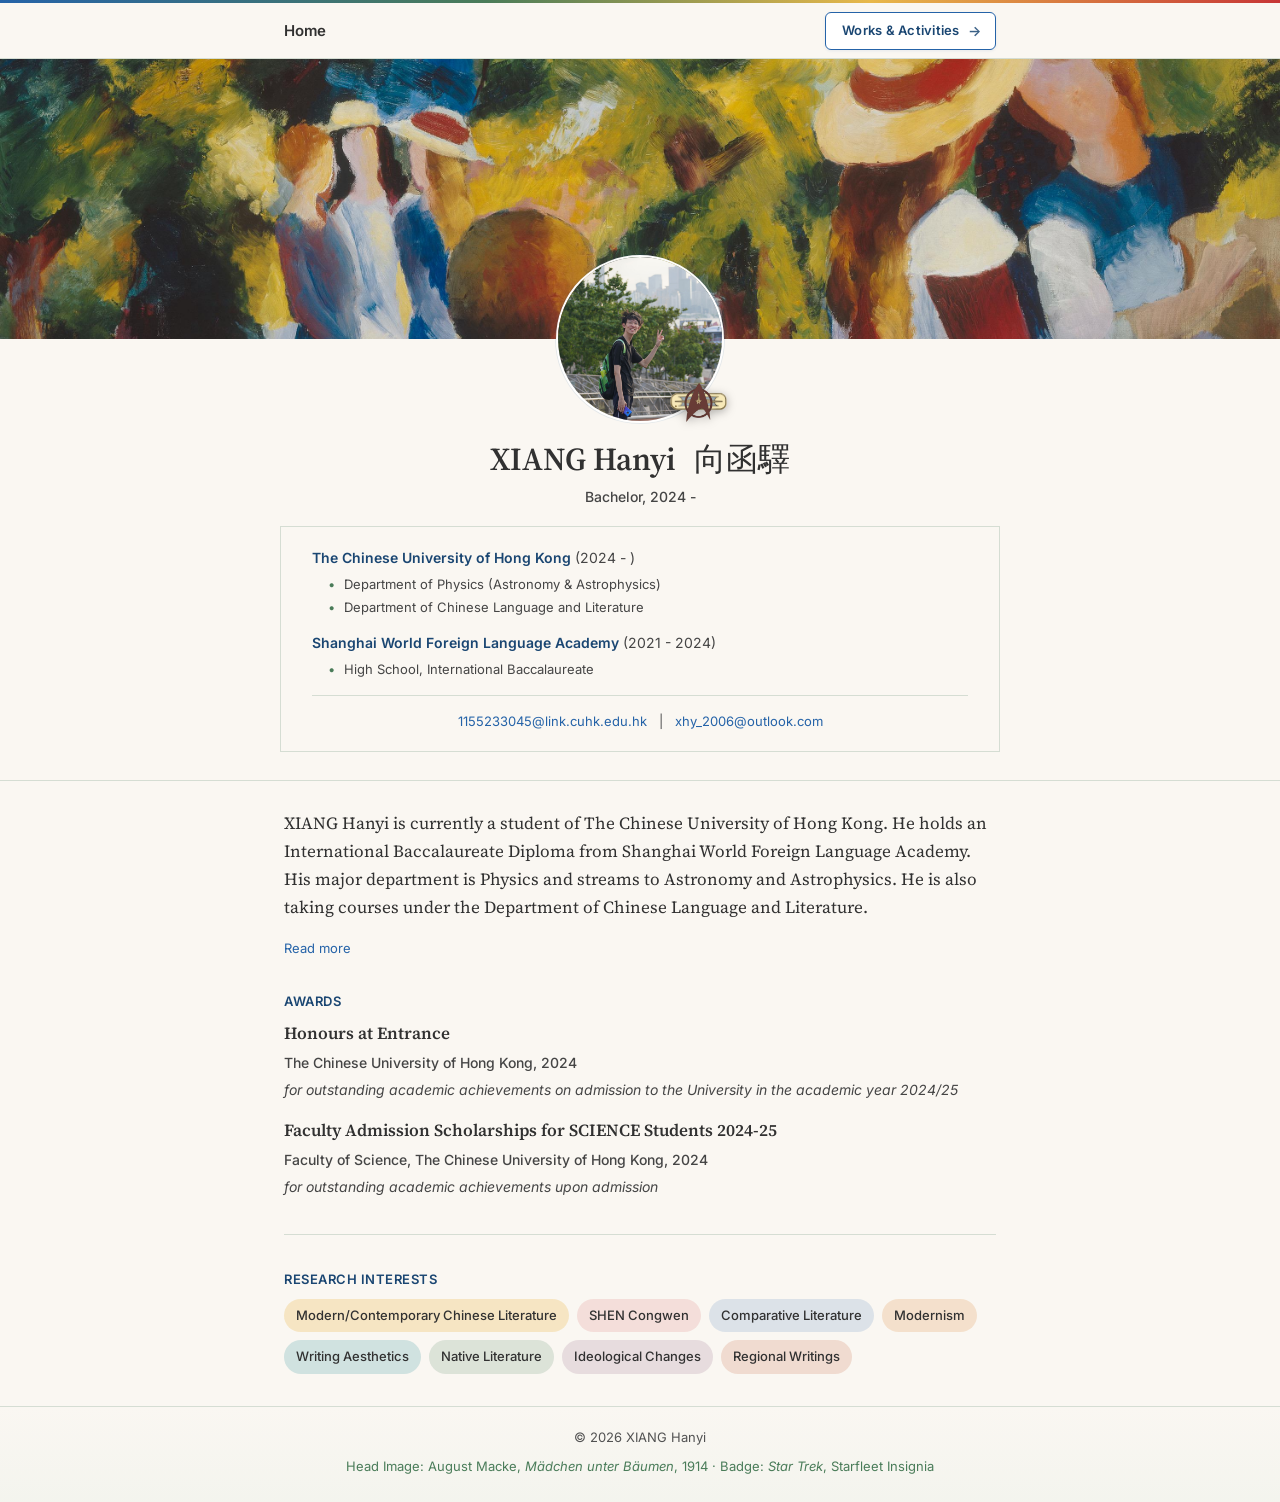
==== commit 51570200: "Add files via upload" ====
--- a/index.html
+++ b/index.html
@@ -19,6 +19,8 @@
   </script>
   <title>XIANG Hanyi — About</title>
   <meta name="description" content="About XIANG Hanyi — literary scholar and writer.">
+  <link rel="icon" type="image/png" href="Images/favicon.png">
+  <link rel="apple-touch-icon" href="Images/favicon.png">
   <link rel="preconnect" href="https://fonts.googleapis.com">
   <link rel="preconnect" href="https://fonts.gstatic.com" crossorigin>
   <link href="https://fonts.googleapis.com/css2?family=Inter:wght@400;500;600&family=Source+Serif+4:ital,opsz,wght@0,8..60,400;0,8..60,600;1,8..60,400&display=swap" rel="stylesheet">
@@ -151,7 +153,7 @@
 
   <footer class="site-footer entry-animate entry-fade entry-on-scroll entry-scroll-soft">
     <div class="container">
-      <p>&copy; 2026 XIANG Hanyi · Last updated September 2026</p>
+      <p>&copy; 2026 XIANG Hanyi</p>
       <p class="footer-credit">Head Image: August Macke, <em>Mädchen unter Bäumen</em>, 1914 · Badge: <em>Star Trek</em>, Starfleet Insignia</p>
     </div>
   </footer>
